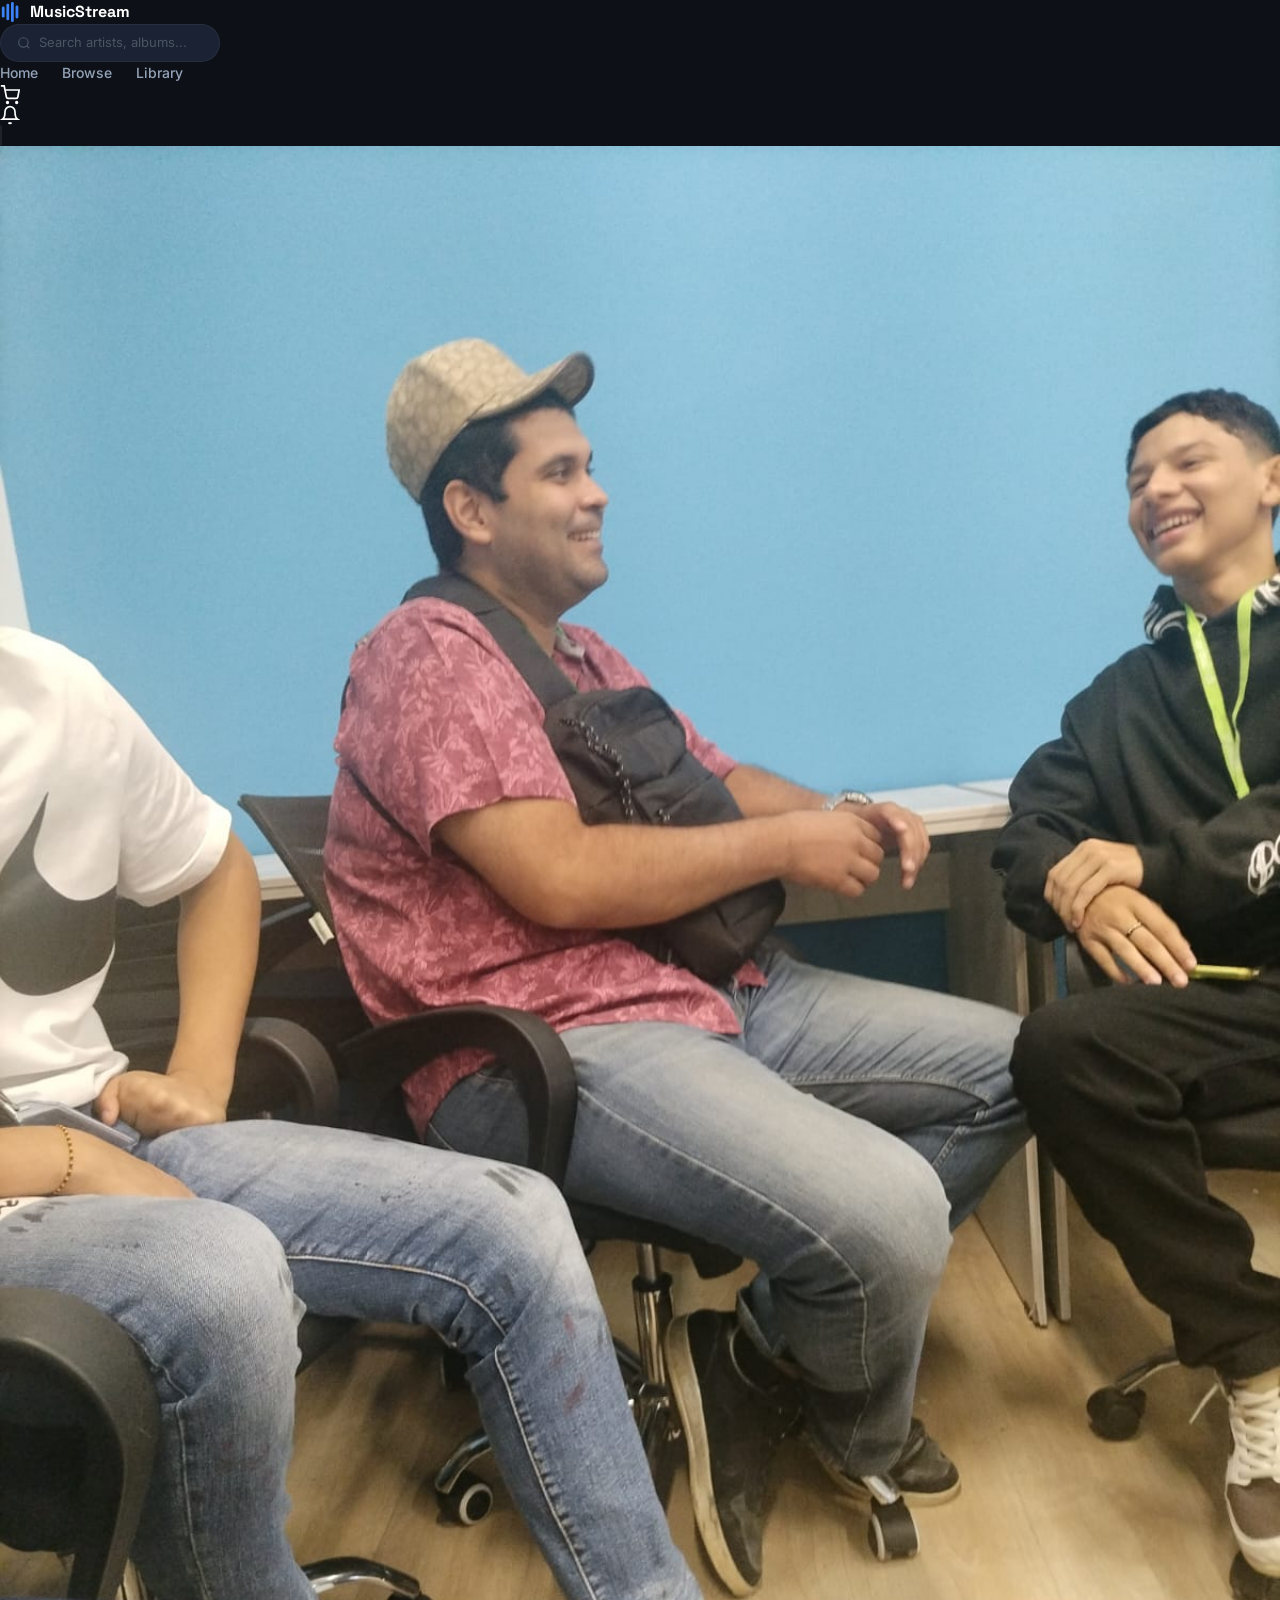
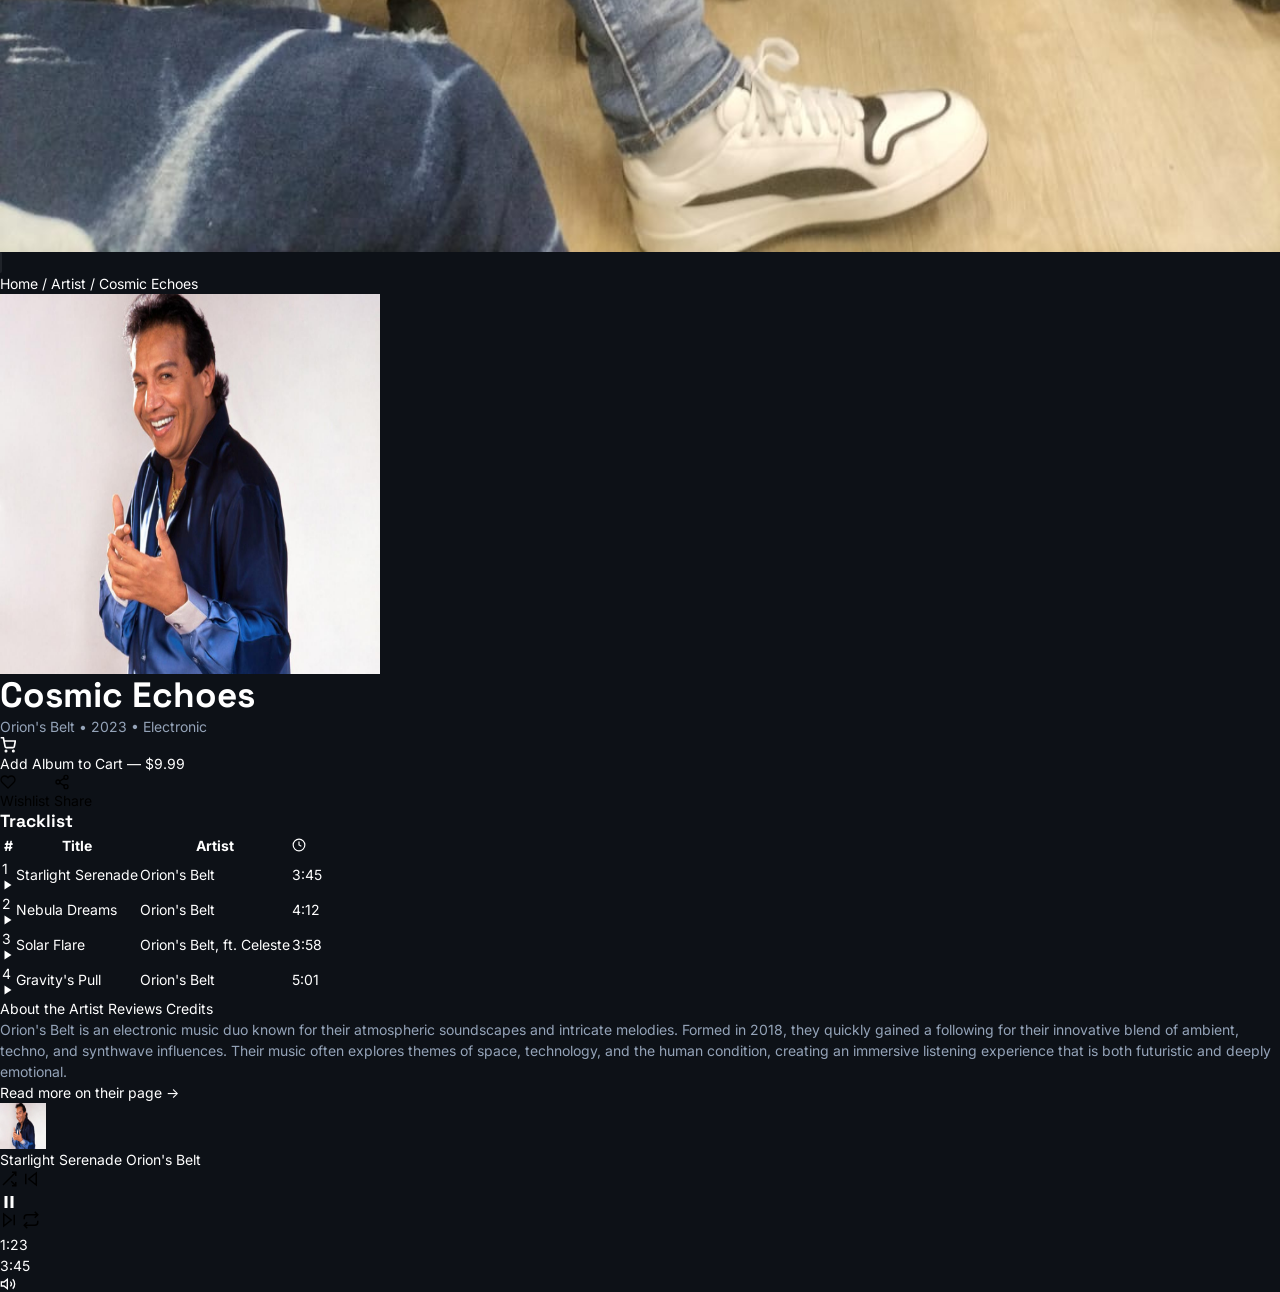
==== album-detail.html @ f941e985 "feat: :memo: Modificacion del album detallado (modifacion html)" ====
<!DOCTYPE html>
<html lang="es">
<head>
  <meta charset="UTF-8" />
  <meta name="viewport" content="width=device-width, initial-scale=1.0" />
  <title>Cosmic Echoes — MusicStream</title>
  <link rel="preconnect" href="https://fonts.googleapis.com">
  <link rel="preconnect" href="https://fonts.gstatic.com" crossorigin>
  <link href="https://fonts.googleapis.com/css2?family=Inter:wght@300;400;500;600;700&family=Space+Grotesk:wght@500;600;700;800&display=swap" rel="stylesheet">
  <link rel="stylesheet" href="css/main.css" />
  <link rel="stylesheet" href="css/layout.css" />
  <link rel="stylesheet" href="css/components.css" />
  <link rel="stylesheet" href="css/views/album.css" />
</head>

<body class="album-page">

  <!-- HEADER -->
  <header class="header--album" role="banner">
    <a href="index.html" class="header__logo" aria-label="MusicStream Home">
      <svg width="22" height="22" viewBox="0 0 24 24" fill="none" aria-hidden="true">
        <rect x="2" y="6" width="3" height="12" rx="1.5" fill="#3b82f6"/>
        <rect x="7" y="3" width="3" height="18" rx="1.5" fill="#3b82f6"/>
        <rect x="12" y="1" width="3" height="22" rx="1.5" fill="#3b82f6"/>
        <rect x="17" y="5" width="3" height="14" rx="1.5" fill="#3b82f6"/>
      </svg>
      <span class="header__logo-text">MusicStream</span>
    </a>

    <div class="header__search" role="search">
      <svg width="14" height="14" viewBox="0 0 24 24" fill="none" stroke="currentColor" stroke-width="2" class="header__search-icon" aria-hidden="true">
        <circle cx="11" cy="11" r="8"/><path d="m21 21-4.35-4.35"/>
      </svg>
      <input type="search" placeholder="Search artists, albums..." aria-label="Search" />
    </div>

    <nav class="header__nav" aria-label="Main navigation">
      <a href="index.html" class="header__nav-link">Home</a>
      <a href="#" class="header__nav-link">Browse</a>
      <a href="#" class="header__nav-link">Library</a>
    </nav>

    <div class="header__actions">
      <a href="cart.html" class="header__icon-btn" aria-label="Cart">
        <svg width="20" height="20" viewBox="0 0 24 24" fill="none" stroke="currentColor" stroke-width="2">
          <circle cx="9" cy="21" r="1"/><circle cx="20" cy="21" r="1"/>
          <path d="M1 1h4l2.68 13.39a2 2 0 0 0 2 1.61h9.72a2 2 0 0 0 2-1.61L23 6H6"/>
        </svg>
      </a>
      <a href="#" class="header__icon-btn" aria-label="Notifications">
        <svg width="20" height="20" viewBox="0 0 24 24" fill="none" stroke="currentColor" stroke-width="2">
          <path d="M18 8A6 6 0 0 0 6 8c0 7-3 9-3 9h18s-3-2-3-9"/>
          <path d="M13.73 21a2 2 0 0 1-3.46 0"/>
        </svg>
      </a>
      <a href="#" class="header__avatar" aria-label="User profile">
        <img src="./assets/img/WhatsApp Image 2026-03-08 at 6.40.15 PM.jpeg" alt="User avatar" width="34" height="34" loading="lazy" />
      </a>
    </div>
  </header>

  <main id="main-content">

    <!-- Breadcrumb -->
    <nav class="breadcrumb" aria-label="Breadcrumb">
      <a href="index.html" class="breadcrumb__link">Home</a>
      <span class="breadcrumb__sep">/</span>
      <a href="#" class="breadcrumb__link">Artist</a>
      <span class="breadcrumb__sep">/</span>
      <span class="breadcrumb__current" aria-current="page">Cosmic Echoes</span>
    </nav>

    <!-- Album layout: 2 columnas -->
    <div class="album-layout">

      <!-- Columna izquierda: portada + info + acciones -->
      <aside class="album-cover-col">
        <div class="album-cover">
          <img src="./assets/img/Diomedes Días.jpg" alt="Cosmic Echoes album cover" width="380" height="380" loading="eager" />
        </div>

        <h1 class="album-title">Cosmic Echoes</h1>
        <p class="album-subtitle">Orion's Belt &bull; 2023 &bull; Electronic</p>

        <div class="album-actions">
          <a href="cart.html" class="btn--cart">
            <svg width="16" height="16" viewBox="0 0 24 24" fill="none" stroke="currentColor" stroke-width="2.5" aria-hidden="true">
              <circle cx="9" cy="21" r="1"/><circle cx="20" cy="21" r="1"/>
              <path d="M1 1h4l2.68 13.39a2 2 0 0 0 2 1.61h9.72a2 2 0 0 0 2-1.61L23 6H6"/>
            </svg>
            Add Album to Cart &mdash; $9.99
          </a>
          <div class="album-secondary-actions">
            <button class="btn--ghost" type="button">
              <svg width="16" height="16" viewBox="0 0 24 24" fill="none" stroke="currentColor" stroke-width="2" aria-hidden="true">
                <path d="M20.84 4.61a5.5 5.5 0 0 0-7.78 0L12 5.67l-1.06-1.06a5.5 5.5 0 0 0-7.78 7.78l1.06 1.06L12 21.23l7.78-7.78 1.06-1.06a5.5 5.5 0 0 0 0-7.78z"/>
              </svg>
              Wishlist
            </button>
            <button class="btn--ghost" type="button">
              <svg width="16" height="16" viewBox="0 0 24 24" fill="none" stroke="currentColor" stroke-width="2" aria-hidden="true">
                <circle cx="18" cy="5" r="3"/><circle cx="6" cy="12" r="3"/><circle cx="18" cy="19" r="3"/>
                <line x1="8.59" y1="13.51" x2="15.42" y2="17.49"/><line x1="15.41" y1="6.51" x2="8.59" y2="10.49"/>
              </svg>
              Share
            </button>
          </div>
        </div>
      </aside>

      <!-- Columna derecha: tracklist + tabs -->
      <div class="album-content-col">

        <section aria-labelledby="tracklist-title">
          <h2 class="tracklist-title" id="tracklist-title">Tracklist</h2>

          <table class="tracklist" role="table" aria-label="Album tracklist">
            <thead class="tracklist__head">
              <tr>
                <th class="tracklist__th tracklist__th--num" scope="col">#</th>
                <th class="tracklist__th" scope="col">Title</th>
                <th class="tracklist__th tracklist__th--artist" scope="col">Artist</th>
                <th class="tracklist__th tracklist__th--dur" scope="col" aria-label="Duration">
                  <svg width="14" height="14" viewBox="0 0 24 24" fill="none" stroke="currentColor" stroke-width="2" aria-hidden="true">
                    <circle cx="12" cy="12" r="10"/><polyline points="12 6 12 12 16 14"/>
                  </svg>
                </th>
              </tr>
            </thead>
            <tbody>
              <tr class="tracklist__row">
                <td class="tracklist__td tracklist__td--num">
                  <span class="track-num">1</span>
                  <a href="player.html" class="track-play-btn" aria-label="Play">
                    <svg width="12" height="12" viewBox="0 0 24 24" fill="currentColor"><polygon points="5 3 19 12 5 21 5 3"/></svg>
                  </a>
                </td>
                <td class="tracklist__td tracklist__td--title"><a href="player.html" class="track-title-link">Starlight Serenade</a></td>
                <td class="tracklist__td tracklist__td--artist">Orion's Belt</td>
                <td class="tracklist__td tracklist__td--dur">3:45</td>
              </tr>
              <tr class="tracklist__row">
                <td class="tracklist__td tracklist__td--num">
                  <span class="track-num">2</span>
                  <a href="player.html" class="track-play-btn" aria-label="Play">
                    <svg width="12" height="12" viewBox="0 0 24 24" fill="currentColor"><polygon points="5 3 19 12 5 21 5 3"/></svg>
                  </a>
                </td>
                <td class="tracklist__td tracklist__td--title"><a href="player.html" class="track-title-link">Nebula Dreams</a></td>
                <td class="tracklist__td tracklist__td--artist">Orion's Belt</td>
                <td class="tracklist__td tracklist__td--dur">4:12</td>
              </tr>
              <tr class="tracklist__row">
                <td class="tracklist__td tracklist__td--num">
                  <span class="track-num">3</span>
                  <a href="player.html" class="track-play-btn" aria-label="Play">
                    <svg width="12" height="12" viewBox="0 0 24 24" fill="currentColor"><polygon points="5 3 19 12 5 21 5 3"/></svg>
                  </a>
                </td>
                <td class="tracklist__td tracklist__td--title"><a href="player.html" class="track-title-link">Solar Flare</a></td>
                <td class="tracklist__td tracklist__td--artist">Orion's Belt, ft. Celeste</td>
                <td class="tracklist__td tracklist__td--dur">3:58</td>
              </tr>
              <tr class="tracklist__row">
                <td class="tracklist__td tracklist__td--num">
                  <span class="track-num">4</span>
                  <a href="player.html" class="track-play-btn" aria-label="Play">
                    <svg width="12" height="12" viewBox="0 0 24 24" fill="currentColor"><polygon points="5 3 19 12 5 21 5 3"/></svg>
                  </a>
                </td>
                <td class="tracklist__td tracklist__td--title"><a href="player.html" class="track-title-link">Gravity's Pull</a></td>
                <td class="tracklist__td tracklist__td--artist">Orion's Belt</td>
                <td class="tracklist__td tracklist__td--dur">5:01</td>
              </tr>
            </tbody>
          </table>
        </section>

        <!-- Tabs de información -->
        <div>
          <nav class="info-tabs__nav" aria-label="Album information tabs">
            <a href="#about" class="info-tabs__tab info-tabs__tab--active" aria-current="true">About the Artist</a>
            <a href="#reviews" class="info-tabs__tab">Reviews</a>
            <a href="#credits" class="info-tabs__tab">Credits</a>
          </nav>
          <div id="about">
            <p class="info-tabs__text">
              Orion's Belt is an electronic music duo known for their atmospheric soundscapes and
              intricate melodies. Formed in 2018, they quickly gained a following for their
              innovative blend of ambient, techno, and synthwave influences. Their music often
              explores themes of space, technology, and the human condition, creating an immersive
              listening experience that is both futuristic and deeply emotional.
            </p>
            <a href="#" class="info-tabs__readmore">Read more on their page &rarr;</a>
          </div>
        </div>

      </div>
    </div>
  </main>

  <!-- MINI PLAYER fijo -->
  <footer class="mini-player" role="region" aria-label="Now playing">
    <div class="mini-player__track">
      <div class="mini-player__thumb">
        <img src="./assets/img/Diomedes Días.jpg" alt="Starlight Serenade" width="46" height="46" />
      </div>
      <div class="mini-player__info">
        <span class="mini-player__title">Starlight Serenade</span>
        <span class="mini-player__artist">Orion's Belt</span>
      </div>
    </div>

    <div class="mini-player__controls">
      <button class="mini-player__btn" aria-label="Shuffle">
        <svg width="18" height="18" viewBox="0 0 24 24" fill="none" stroke="currentColor" stroke-width="2">
          <polyline points="16 3 21 3 21 8"/><line x1="4" y1="20" x2="21" y2="3"/>
          <polyline points="21 16 21 21 16 21"/><line x1="15" y1="15" x2="21" y2="21"/>
        </svg>
      </button>
      <button class="mini-player__btn" aria-label="Previous">
        <svg width="18" height="18" viewBox="0 0 24 24" fill="none" stroke="currentColor" stroke-width="2">
          <polygon points="19 20 9 12 19 4 19 20"/><line x1="5" y1="19" x2="5" y2="5"/>
        </svg>
      </button>
      <a href="player.html" class="mini-player__play" aria-label="Pause">
        <svg width="18" height="18" viewBox="0 0 24 24" fill="currentColor">
          <rect x="6" y="4" width="4" height="16"/><rect x="14" y="4" width="4" height="16"/>
        </svg>
      </a>
      <button class="mini-player__btn" aria-label="Next">
        <svg width="18" height="18" viewBox="0 0 24 24" fill="none" stroke="currentColor" stroke-width="2">
          <polygon points="5 4 15 12 5 20 5 4"/><line x1="19" y1="5" x2="19" y2="19"/>
        </svg>
      </button>
      <button class="mini-player__btn" aria-label="Repeat">
        <svg width="18" height="18" viewBox="0 0 24 24" fill="none" stroke="currentColor" stroke-width="2">
          <polyline points="17 1 21 5 17 9"/><path d="M3 11V9a4 4 0 0 1 4-4h14"/>
          <polyline points="7 23 3 19 7 15"/><path d="M21 13v2a4 4 0 0 1-4 4H3"/>
        </svg>
      </button>
    </div>

    <div class="mini-player__progress-wrap">
      <span class="mini-player__time">1:23</span>
      <div class="mini-player__bar" role="progressbar" aria-valuenow="37" aria-valuemin="0" aria-valuemax="100">
        <div class="mini-player__bar-fill" style="width: 37%"></div>
      </div>
      <span class="mini-player__time">3:45</span>
    </div>

    <div class="mini-player__volume">
      <svg width="16" height="16" viewBox="0 0 24 24" fill="none" stroke="currentColor" stroke-width="2" aria-hidden="true">
        <polygon points="11 5 6 9 2 9 2 15 6 15 11 19 11 5"/>
        <path d="M19.07 4.93a10 10 0 0 1 0 14.14"/><path d="M15.54 8.46a5 5 0 0 1 0 7.07"/>
      </svg>
      <div class="mini-player__vol-bar">
        <div class="mini-player__vol-fill" style="width: 70%"></div>
      </div>
    </div>
  </footer>

</body>
</html>
---- css/main.css ----
/* ============================================================
   main.css — Estilos base del proyecto MusicStream
   
   Contenido:
   1. Import de fuentes (Google Fonts)
   2. CSS Reset (normaliza estilos entre navegadores)
   3. Variables globales (colores, espaciados, fuentes...)
   4. Tipografia base
   ============================================================ */


/* ─── 1. FUENTES ─────────────────────────────────────────────
   Inter: texto de cuerpo, nav, labels, precios
   Space Grotesk: titulos grandes, logo, hero title
   ──────────────────────────────────────────────────────────── */
@import url('https://fonts.googleapis.com/css2?family=Inter:wght@300;400;500;600;700&family=Space+Grotesk:wght@500;600;700;800&display=swap');


/* ─── 2. CSS RESET ───────────────────────────────────────────
   Elimina margenes y paddings por defecto del navegador
   ──────────────────────────────────────────────────────────── */

/* Todos los elementos usan box-sizing: border-box
   (el padding y borde se incluyen dentro del ancho/alto) */
*, *::before, *::after {
  box-sizing: border-box;
  margin: 0;
  padding: 0;
}

/* Scroll suave al navegar con anclas (#section) */
html { scroll-behavior: smooth; }

/* Imagenes y SVGs no generan espacio extra (son block) */
img, svg { display: block; max-width: 100%; }

/* Todos los enlaces sin subrayado y con color heredado */
a { text-decoration: none; color: inherit; }

/* Listas sin puntos ni numeros */
ul, ol { list-style: none; }

/* Botones sin borde ni fondo, con cursor de mano */
button { border: none; background: none; cursor: pointer; font: inherit; }

/* Inputs y selects sin bordes ni fondo por defecto */
input, select { border: none; outline: none; background: none; font: inherit; }


/* ─── 3. VARIABLES GLOBALES (Design Tokens) ─────────────────
   Se usan en todo el proyecto con var(--nombre)
   Cambiar aqui afecta el diseno completo
   ──────────────────────────────────────────────────────────── */
:root {

  /* --- COLORES --- */
  /* Fondo base oscuro (el mas oscuro, fondo de la pagina) */
  --bg-base:        #0d1117;
  /* Superficie (tarjetas, headers) */
  --bg-surface:     #111827;
  /* Elevado (inputs, hover de items) */
  --bg-elevated:    #1a2233;
  /* Overlay (sobre surfaces, dropdowns) */
  --bg-overlay:     #1e2a3f;
  /* Fondo de tarjetas de productos */
  --bg-card:        #141f2e;

  /* Color acento: azul principal del diseno */
  --accent-primary: #3b82f6;
  /* Azul mas claro para estados hover */
  --accent-hover:   #60a5fa;
  /* Azul translucido para fondos sutiles */
  --accent-muted:   rgba(59, 130, 246, 0.15);

  /* Colores de texto (de mayor a menor importancia) */
  --text-primary:   #ffffff;   /* texto principal, titulos */
  --text-secondary: #94a3b8;   /* texto secundario, artistas */
  --text-muted:     #4b5563;   /* texto de poca importancia, placeholders */

  /* Bordes muy sutiles */
  --border-subtle:  rgba(255, 255, 255, 0.06);
  --border-card:    rgba(255, 255, 255, 0.08);

  /* --- ESPACIADOS (escala de 4px) --- */
  --space-xs:  4px;   /* separaciones minimas */
  --space-sm:  8px;   /* gap pequeño */
  --space-md:  16px;  /* padding normal */
  --space-lg:  24px;  /* separacion entre secciones */
  --space-xl:  32px;  /* padding de contenedores */
  --space-2xl: 48px;  /* margen entre secciones grandes */
  --space-3xl: 64px;  /* espaciado maximo */

  /* --- BORDER RADIUS --- */
  --radius-sm:   6px;     /* botones pequeños */
  --radius-md:   10px;    /* inputs, botones normales */
  --radius-lg:   14px;    /* tarjetas */
  --radius-xl:   20px;    /* hero, portadas */
  --radius-full: 9999px;  /* circulo perfecto (avatar, pills) */

  /* --- SOMBRAS --- */
  --shadow-card:  0 4px 24px rgba(0, 0, 0, 0.5);   /* tarjeta normal */
  --shadow-hover: 0 8px 32px rgba(0, 0, 0, 0.7);   /* tarjeta en hover */

  /* --- FUENTES --- */
  --font-body:    'Inter', sans-serif;          /* texto general */
  --font-display: 'Space Grotesk', sans-serif;  /* titulos y logo */

  /* --- TRANSICIONES --- */
  --transition:      0.2s ease;   /* rapida para hover */
  --transition-slow: 0.35s ease;  /* lenta para animaciones de escala */

  /* --- DIMENSIONES DEL LAYOUT --- */
  --sidebar-width: 160px;  /* ancho del menu lateral */
  --header-height: 58px;   /* altura de la barra superior */
  --player-height: 70px;   /* altura del mini reproductor */
}


/* ─── 4. TIPOGRAFIA BASE ─────────────────────────────────────
   Estilos globales de texto aplicados en todo el sitio
   ──────────────────────────────────────────────────────────── */

/* Estilos del body: fuente, tamaño, color y fondo base */
body {
  font-family: var(--font-body);
  font-size: 14px;
  line-height: 1.5;
  color: var(--text-primary);
  background-color: var(--bg-base);
  /* Suavizado de fuentes para mejor legibilidad en pantallas Mac/Retina */
  -webkit-font-smoothing: antialiased;
  -moz-osx-font-smoothing: grayscale;
  /* Ocultar scroll horizontal accidental */
  overflow-x: hidden;
}

/* Titulos usan Space Grotesk para destacar visualmente */
h1, h2, h3, h4 {
  font-family: var(--font-display);
  line-height: 1.2;
}

/* Tamaños de titulos: clamp() permite que escale con el viewport */
h1 { font-size: clamp(1.6rem, 3vw, 2.2rem); font-weight: 700; }
h2 { font-size: 1.1rem;   font-weight: 700; }
h3 { font-size: 0.875rem; font-weight: 600; }

/* Parrafos en color secundario por defecto */
p     { color: var(--text-secondary); font-size: 0.875rem; font-family: var(--font-body); }
small { font-size: 0.75rem; color: var(--text-muted); }
---- css/layout.css ----
/* ============================================================
   layout.css — Estructura de la pagina principal
   
   Define el grid principal (header + sidebar + main),
   los estilos del header, sidebar y contenedor del main.
   ============================================================ */


/* ─── APP SHELL ──────────────────────────────────────────────
   Contenedor raiz con grid de 2 columnas y 2 filas:
   
   [ header  | header  ]
   [ sidebar | main    ]
   
   ──────────────────────────────────────────────────────────── */
.app {
  display: grid;
  /* Fila 1: altura fija del header / Fila 2: ocupa el resto */
  grid-template-rows: var(--header-height) 1fr;
  /* Columna 1: sidebar fijo / Columna 2: el resto */
  grid-template-columns: var(--sidebar-width) 1fr;
  /* Nombres de area para cada celda del grid */
  grid-template-areas:
    "header  header"
    "sidebar main";
  height: 100vh;     /* ocupa toda la pantalla */
  overflow: hidden;  /* evita doble scroll */
}


/* ─── HEADER ─────────────────────────────────────────────────
   Barra superior fija con logo, nav, busqueda y avatar
   ──────────────────────────────────────────────────────────── */
.header {
  grid-area: header; /* ocupa el area "header" del grid */
  display: flex;
  align-items: center;
  gap: var(--space-xl);
  padding: 0 var(--space-xl);
  background-color: var(--bg-base);
  border-bottom: 1px solid var(--border-subtle);
  /* Sticky: se queda fija al hacer scroll */
  position: sticky;
  top: 0;
  z-index: 100; /* encima del contenido */
}

/* Contenedor del logo: icono + texto */
.header__logo {
  display: flex;
  align-items: center;
  gap: var(--space-sm);
  flex-shrink: 0;
  min-width: 160px; /* evita que se comprima */
}

.header__logo-icon {
  font-size: 1.4rem;
  flex-shrink: 0;
  color: var(--accent-primary);
}

.header__logo-text {
  font-family: var(--font-display);
  font-size: 1rem;
  font-weight: 700;
  color: var(--text-primary);
  white-space: nowrap; /* no parte el texto en varias lineas */
}

/* Navegacion con enlaces centrados */
.header__nav {
  display: flex;
  align-items: center;
  gap: var(--space-lg);
  flex: 1; /* ocupa el espacio disponible */
}

/* Estilo base de cada enlace del nav */
.header__nav-link {
  font-size: 0.875rem;
  font-weight: 500;
  color: var(--text-secondary);
  transition: color var(--transition);
  white-space: nowrap;
  position: relative;
  padding-bottom: 2px;
}

.header__nav-link:hover {
  color: var(--text-primary);
}

/* Enlace de la pagina actual: texto blanco y subrayado azul */
.header__nav-link--active {
  color: var(--text-primary);
  font-weight: 600;
}

/* Linea azul debajo del enlace activo */
.header__nav-link--active::after {
  content: '';
  position: absolute;
  bottom: -4px;
  left: 0;
  right: 0;
  height: 2px;
  background: var(--accent-primary);
  border-radius: var(--radius-full);
}

/* Campo de busqueda con icono de lupa */
.header__search {
  display: flex;
  align-items: center;
  gap: var(--space-sm);
  background: var(--bg-elevated);
  border: 1px solid var(--border-subtle);
  border-radius: var(--radius-full); /* forma de capsula */
  padding: var(--space-sm) var(--space-md);
  width: 220px;
  transition: border-color var(--transition), background var(--transition);
}

/* Cuando el input dentro esta activo, resalta el borde */
.header__search:focus-within {
  border-color: var(--accent-primary);
  background: var(--bg-overlay);
}

.header__search-icon {
  color: var(--text-muted);
  flex-shrink: 0;
}

.header__search input {
  flex: 1;
  font-size: 0.8125rem;
  color: var(--text-primary);
}

.header__search input::placeholder {
  color: var(--text-muted);
}

/* Avatar del usuario: imagen circular */
.header__avatar {
  width: 34px;
  height: 34px;
  border-radius: var(--radius-full);
  overflow: hidden;    /* recorta la imagen en circulo */
  flex-shrink: 0;
  border: 2px solid var(--border-card);
  transition: border-color var(--transition);
  cursor: pointer;
}

.header__avatar:hover {
  border-color: var(--accent-primary); /* borde azul en hover */
}

.header__avatar img {
  width: 100%;
  height: 100%;
  object-fit: cover; /* recorta sin deformar la imagen */
}


/* ─── SIDEBAR ────────────────────────────────────────────────
   Menu lateral izquierdo con categorias navegables
   ──────────────────────────────────────────────────────────── */
.sidebar {
  grid-area: sidebar; /* ocupa el area "sidebar" del grid */
  padding: var(--space-xl) var(--space-md);
  background-color: var(--bg-base);
  border-right: 1px solid var(--border-subtle);
  overflow-y: auto; /* scroll interno si hay muchos items */
  height: 100%;
}

/* Etiqueta de seccion en mayusculas (ej: "CATEGORIES") */
.sidebar__label {
  font-family: var(--font-display);
  font-size: 0.65rem;
  font-weight: 700;
  letter-spacing: 0.12em; /* espaciado de letras para mayusculas */
  color: var(--text-muted);
  text-transform: uppercase;
  margin-bottom: var(--space-md);
  padding: 0 var(--space-sm);
}

/* Lista vertical de items de navegacion */
.sidebar__nav {
  display: flex;
  flex-direction: column;
  gap: var(--space-xs);
}

/* Cada enlace del sidebar: icono + texto */
.sidebar__nav-item {
  display: flex;
  align-items: center;
  gap: var(--space-sm);
  padding: var(--space-sm);
  border-radius: var(--radius-md);
  color: var(--text-secondary);
  font-size: 0.875rem;
  font-weight: 500;
  cursor: pointer;
  transition: color var(--transition), background var(--transition);
  text-decoration: none;
}

.sidebar__nav-item:hover {
  color: var(--text-primary);
  background: var(--bg-elevated);
}

/* Item activo: fondo azul solido */
.sidebar__nav-item--active {
  color: var(--text-primary);
  background: var(--accent-primary);
}

.sidebar__nav-item--active:hover {
  background: var(--accent-hover);
  color: #fff;
}


/* ─── MAIN CONTENT ───────────────────────────────────────────
   Area de contenido principal, con scroll propio
   ──────────────────────────────────────────────────────────── */
.main {
  grid-area: main; /* ocupa el area "main" del grid */
  overflow-y: auto;   /* permite hacer scroll solo en esta area */
  overflow-x: hidden;
  height: 100%;
}

/* Contenedor interno con padding y ancho maximo */
.main__inner {
  padding: var(--space-xl);
  max-width: 1200px;
  margin: 0 auto; /* centra el contenido */
}


/* ─── RESPONSIVE ─────────────────────────────────────────────
   En pantallas pequeñas (< 800px) se oculta el sidebar
   y el grid pasa a una sola columna
   ──────────────────────────────────────────────────────────── */
@media (max-width: 800px) {
  .app {
    /* Una sola columna: solo header y main */
    grid-template-columns: 1fr;
    grid-template-areas:
      "header"
      "main";
  }

  /* El sidebar desaparece en movil */
  .sidebar {
    display: none;
  }
}
---- css/components.css ----
/* ============================================================
   components.css — Componentes reutilizables
   
   Contiene los estilos de elementos que se repiten
   en varias paginas del proyecto:
   - Botones (.btn)
   - Tarjetas de producto (.card)
   - Encabezados de seccion (.section-header)
   - Seccion con margen (.section)
   ============================================================ */


/* ─── BOTONES ────────────────────────────────────────────────
   Clase base .btn + modificadores --primary, --price
   ──────────────────────────────────────────────────────────── */

/* Base de todos los botones */
.btn {
  display: inline-flex;
  align-items: center;
  justify-content: center;
  gap: var(--space-sm);        /* espacio entre icono y texto */
  padding: var(--space-sm) var(--space-lg);
  border-radius: var(--radius-full); /* forma de pill */
  font-size: 0.875rem;
  font-weight: 600;
  font-family: var(--font-body);
  transition: all var(--transition);
  cursor: pointer;
  white-space: nowrap; /* no partir el texto */
}

/* Boton azul primario (CTA principal) */
.btn--primary {
  background: var(--accent-primary);
  color: #ffffff;
}

.btn--primary:hover {
  background: var(--accent-hover);
  transform: translateY(-1px); /* sube ligeramente en hover */
  box-shadow: 0 4px 16px rgba(45, 108, 223, 0.4);
}

/* Vuelve a posicion original al presionar */
.btn--primary:active {
  transform: translateY(0);
}

/* Boton de precio en tarjetas: fondo azul translucido, texto azul */
.btn--price {
  width: 100%;            /* ocupa todo el ancho de la tarjeta */
  background: rgba(45, 108, 223, 0.15);
  color: var(--accent-primary);
  border: 1px solid rgba(45, 108, 223, 0.25);
  font-size: 0.8125rem;
  font-weight: 700;
  letter-spacing: 0.02em;
  padding: 10px var(--space-md);
  border-radius: var(--radius-md);
  transition: all var(--transition);
}

/* Al hacer hover el boton de precio se vuelve azul solido */
.btn--price:hover {
  background: var(--accent-primary);
  color: #ffffff;
  border-color: transparent;
  transform: translateY(-1px);
  box-shadow: 0 4px 16px rgba(45, 108, 223, 0.35);
}


/* ─── TARJETAS DE PRODUCTO ───────────────────────────────────
   Usadas para albumes y canciones en la tienda
   Estructura: .card > .card__artwork + .card__body
   ──────────────────────────────────────────────────────────── */

/* Contenedor base de la tarjeta */
.card {
  background: var(--bg-surface);
  border: 1px solid var(--border-card);
  border-radius: var(--radius-lg);
  overflow: hidden;  /* la imagen no se sale de los bordes redondeados */
  transition: transform var(--transition-slow), box-shadow var(--transition-slow);
}

/* La tarjeta sube y se sombrea al pasar el cursor */
.card:hover {
  transform: translateY(-4px);
  box-shadow: var(--shadow-hover);
}

/* Contenedor de la imagen: cuadrado perfecto */
.card__artwork {
  width: 100%;
  aspect-ratio: 1 / 1; /* mantiene proporcion cuadrada siempre */
  overflow: hidden;
  position: relative;
}

.card__artwork img {
  width: 100%;
  height: 100%;
  object-fit: cover; /* recorta sin deformar */
  transition: transform var(--transition-slow);
}

/* La imagen hace zoom al hacer hover sobre la tarjeta */
.card:hover .card__artwork img {
  transform: scale(1.04);
}

/* Colores de fondo alternativos para tarjetas sin imagen */
.card__artwork--warm   { background: linear-gradient(135deg, #e8710a 0%, #f5c842 100%); }
.card__artwork--ocean  { background: linear-gradient(135deg, #0d7377 0%, #14a8ad 100%); }
.card__artwork--violet { background: linear-gradient(135deg, #4a1d96 0%, #7c3aed 100%); }
.card__artwork--blush  { background: linear-gradient(135deg, #be185d 0%, #f472b6 100%); }

/* Cuerpo de la tarjeta: titulo, artista y precio */
.card__body {
  padding: var(--space-md);
  display: flex;
  flex-direction: column;
  gap: var(--space-sm);
}

/* Titulo del album o cancion */
.card__title {
  font-size: 0.875rem;
  font-weight: 600;
  color: var(--text-primary);
  /* Cortar texto largo con puntos suspensivos */
  white-space: nowrap;
  overflow: hidden;
  text-overflow: ellipsis;
}

/* Nombre del artista */
.card__artist {
  font-size: 0.8rem;
  color: var(--text-secondary);
  white-space: nowrap;
  overflow: hidden;
  text-overflow: ellipsis;
  margin-bottom: var(--space-xs);
}


/* ─── ENCABEZADOS DE SECCION ─────────────────────────────────
   Fila con titulo + enlace "See all"
   Estructura: .section-header > __title + __link
   ──────────────────────────────────────────────────────────── */

.section-header {
  display: flex;
  align-items: center;
  justify-content: space-between; /* titulo a la izquierda, link a la derecha */
  margin-bottom: var(--space-lg);
}

.section-header__title {
  font-family: var(--font-display);
  font-size: 1.1rem;
  font-weight: 700;
  color: var(--text-primary);
}

/* Enlace "See all" en azul */
.section-header__link {
  font-size: 0.8125rem;
  font-weight: 500;
  color: var(--accent-primary);
  transition: color var(--transition);
}

.section-header__link:hover {
  color: var(--accent-hover);
}


/* ─── SECCIONES ──────────────────────────────────────────────
   Envuelve cada bloque de contenido (albumes, tracks, etc.)
   Agrega margen inferior entre secciones
   ──────────────────────────────────────────────────────────── */
.section {
  margin-bottom: var(--space-2xl);
}


/* ─── FILA CON SCROLL ────────────────────────────────────────
   Grid responsivo para listas de tarjetas
   Se ajusta automaticamente al ancho disponible
   ──────────────────────────────────────────────────────────── */
.scroll-row {
  display: grid;
  /* minmax(170px, 1fr): cada columna tiene minimo 170px */
  grid-template-columns: repeat(auto-fill, minmax(170px, 1fr));
  gap: var(--space-md);
}
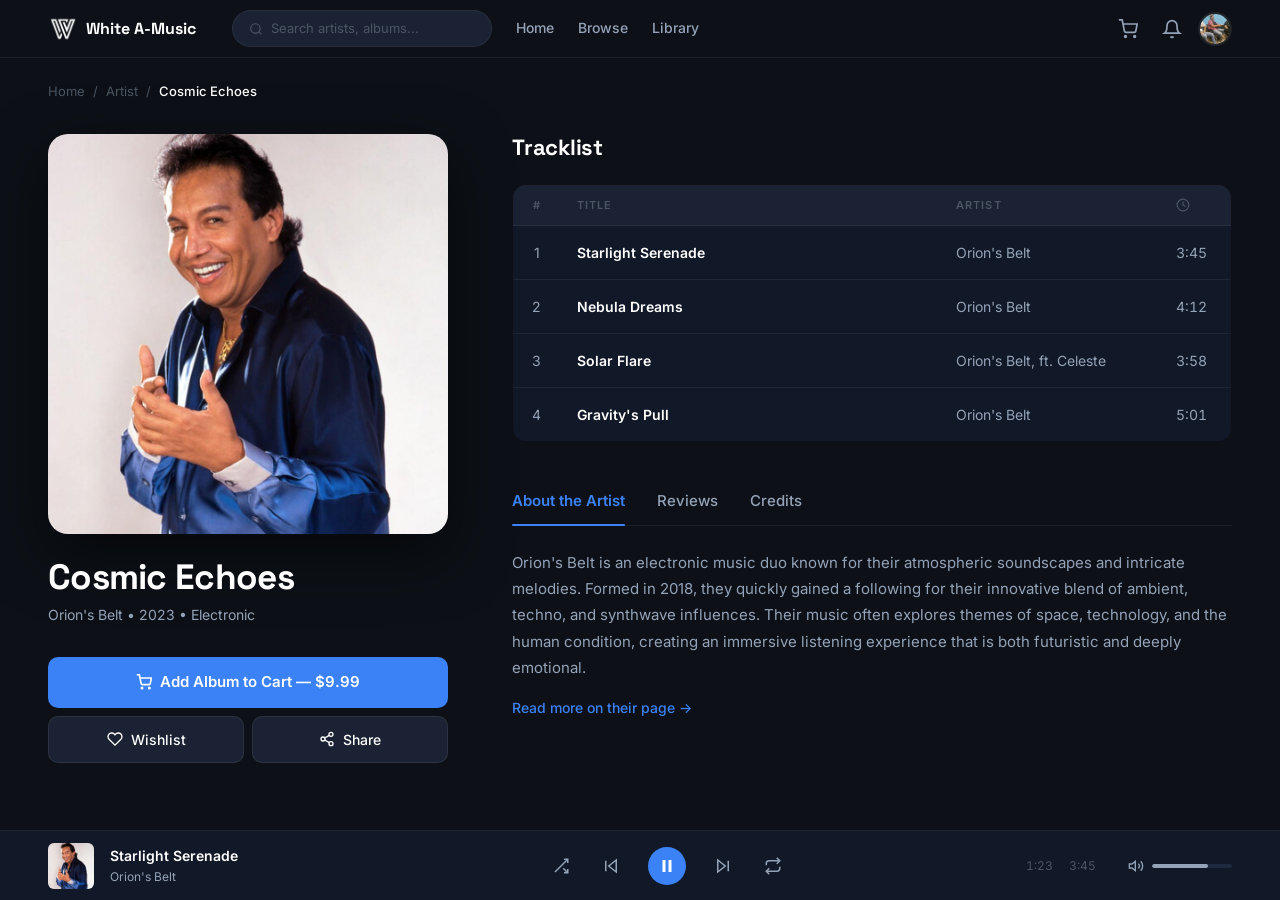
==== commit 2d1b0e9f: "refactor: logo white-a-music" ====
--- a/album-detail.html
+++ b/album-detail.html
@@ -18,14 +18,9 @@
   <!-- HEADER -->
   <header class="header--album" role="banner">
     <a href="index.html" class="header__logo" aria-label="MusicStream Home">
-      <svg width="22" height="22" viewBox="0 0 24 24" fill="none" aria-hidden="true">
-        <rect x="2" y="6" width="3" height="12" rx="1.5" fill="#3b82f6"/>
-        <rect x="7" y="3" width="3" height="18" rx="1.5" fill="#3b82f6"/>
-        <rect x="12" y="1" width="3" height="22" rx="1.5" fill="#3b82f6"/>
-        <rect x="17" y="5" width="3" height="14" rx="1.5" fill="#3b82f6"/>
-      </svg>
-      <span class="header__logo-text">MusicStream</span>
-    </a>
+        <img width="30" src="./assets/icons/34.png" class="header__logo-icon" aria-hidden="true">
+        <span class="header__logo-text">White A-Music</span>
+      </a>
 
     <div class="header__search" role="search">
       <svg width="14" height="14" viewBox="0 0 24 24" fill="none" stroke="currentColor" stroke-width="2" class="header__search-icon" aria-hidden="true">
--- a/css/views/album.css
+++ b/css/views/album.css
@@ -0,0 +1,474 @@
+/* ============================================
+   album.css — Album Detail Page
+   Dev2 - Jonatan
+   ============================================ */
+
+/* ─── Page shell (sin sidebar) ───────────────── */
+.album-page {
+    display: flex;
+    flex-direction: column;
+    min-height: 100vh;
+    padding-bottom: var(--player-height);
+    background-color: var(--bg-base);
+  }
+  
+  /* ─── Header sin sidebar ─────────────────────── */
+  .header--album {
+    display: flex;
+    align-items: center;
+    gap: var(--space-lg);
+    padding: 0 var(--space-2xl);
+    height: var(--header-height);
+    background: var(--bg-base);
+    border-bottom: 1px solid var(--border-subtle);
+    position: sticky;
+    top: 0;
+    z-index: 100;
+  }
+  
+  .header--album .header__search {
+    width: 260px;
+  }
+  
+  .header--album .header__nav {
+    margin-left: auto;
+  }
+  
+  .header__actions {
+    display: flex;
+    align-items: center;
+    gap: var(--space-sm);
+  }
+  
+  .header__icon-btn {
+    display: flex;
+    align-items: center;
+    justify-content: center;
+    width: 36px;
+    height: 36px;
+    border-radius: var(--radius-full);
+    color: var(--text-secondary);
+    transition: color var(--transition), background var(--transition);
+  }
+  
+  .header__icon-btn:hover {
+    color: var(--text-primary);
+    background: var(--bg-elevated);
+  }
+  
+  /* ─── Breadcrumb ─────────────────────────────── */
+  .breadcrumb {
+    display: flex;
+    align-items: center;
+    gap: var(--space-sm);
+    padding: var(--space-lg) var(--space-2xl) 0;
+    font-family: var(--font-body);
+    font-size: 0.8125rem;
+  }
+  
+  .breadcrumb__link {
+    color: var(--text-muted);
+    transition: color var(--transition);
+  }
+  
+  .breadcrumb__link:hover { color: var(--text-primary); }
+  .breadcrumb__sep        { color: var(--text-muted); }
+  
+  .breadcrumb__current {
+    color: var(--text-primary);
+    font-weight: 500;
+  }
+  
+  /* ─── Album 2-col layout ─────────────────────── */
+  .album-layout {
+    display: grid;
+    grid-template-columns: 400px 1fr;
+    gap: var(--space-3xl);
+    padding: var(--space-xl) var(--space-2xl);
+    max-width: 1300px;
+    margin: 0 auto;
+    align-items: start;
+  }
+  
+  .album-cover-col {
+    position: sticky;
+    top: calc(var(--header-height) + var(--space-lg));
+  }
+  
+  .album-cover {
+    width: 100%;
+    border-radius: var(--radius-xl);
+    overflow: hidden;
+    aspect-ratio: 1;
+    box-shadow: 0 20px 60px rgba(0, 0, 0, 0.6);
+    margin-bottom: var(--space-lg);
+  }
+  
+  .album-cover img {
+    width: 100%;
+    height: 100%;
+    object-fit: cover;
+    display: block;
+  }
+  
+  .album-title {
+    font-family: var(--font-display);
+    font-size: 2.2rem;
+    font-weight: 800;
+    color: var(--text-primary);
+    line-height: 1.1;
+    margin-bottom: var(--space-sm);
+    letter-spacing: -0.02em;
+  }
+  
+  .album-subtitle {
+    font-family: var(--font-body);
+    font-size: 0.875rem;
+    color: var(--text-secondary);
+    margin-bottom: var(--space-xl);
+  }
+  
+  .album-actions {
+    display: flex;
+    flex-direction: column;
+    gap: var(--space-sm);
+  }
+  
+  .btn--cart {
+    display: flex;
+    align-items: center;
+    justify-content: center;
+    gap: var(--space-sm);
+    width: 100%;
+    background: var(--accent-primary);
+    color: #fff;
+    padding: 14px var(--space-lg);
+    border-radius: var(--radius-md);
+    font-family: var(--font-body);
+    font-size: 0.9375rem;
+    font-weight: 600;
+    transition: background var(--transition), transform var(--transition), box-shadow var(--transition);
+  }
+  
+  .btn--cart:hover {
+    background: var(--accent-hover);
+    transform: translateY(-1px);
+    box-shadow: 0 6px 24px rgba(59, 130, 246, 0.4);
+  }
+  
+  .album-secondary-actions {
+    display: grid;
+    grid-template-columns: 1fr 1fr;
+    gap: var(--space-sm);
+  }
+  
+  .btn--ghost {
+    display: flex;
+    align-items: center;
+    justify-content: center;
+    gap: var(--space-sm);
+    padding: 12px var(--space-md);
+    border-radius: var(--radius-md);
+    background: var(--bg-elevated);
+    border: 1px solid var(--border-card);
+    color: var(--text-primary);
+    font-family: var(--font-body);
+    font-size: 0.875rem;
+    font-weight: 500;
+    cursor: pointer;
+    transition: background var(--transition), border-color var(--transition);
+  }
+  
+  .btn--ghost:hover {
+    background: var(--bg-overlay);
+    border-color: rgba(255, 255, 255, 0.15);
+  }
+  
+  /* ─── Tracklist ──────────────────────────────── */
+  .tracklist-title {
+    font-family: var(--font-display);
+    font-size: 1.375rem;
+    font-weight: 700;
+    color: var(--text-primary);
+    margin-bottom: var(--space-lg);
+    letter-spacing: -0.01em;
+  }
+  
+  .tracklist {
+    width: 100%;
+    border-collapse: collapse;
+    border: 1px solid var(--border-card);
+    border-radius: var(--radius-lg);
+    overflow: hidden;
+    margin-bottom: var(--space-2xl);
+  }
+  
+  .tracklist__head { background: var(--bg-elevated); }
+  
+  .tracklist__th {
+    font-family: var(--font-body);
+    font-size: 0.6875rem;
+    font-weight: 600;
+    letter-spacing: 0.1em;
+    text-transform: uppercase;
+    color: var(--text-muted);
+    padding: 12px var(--space-md);
+    text-align: left;
+  }
+  
+  .tracklist__th--num    { width: 48px; text-align: center; }
+  .tracklist__th--dur    { width: 64px; text-align: right; padding-right: var(--space-lg); }
+  .tracklist__th--artist { width: 220px; }
+  
+  .tracklist__row {
+    background: var(--bg-surface);
+    border-top: 1px solid var(--border-subtle);
+    transition: background var(--transition);
+    cursor: pointer;
+  }
+  
+  .tracklist__row:hover { background: var(--bg-elevated); }
+  
+  .tracklist__row .track-num          { display: inline; }
+  .tracklist__row .track-play-btn     { display: none; }
+  .tracklist__row:hover .track-num    { display: none; }
+  .tracklist__row:hover .track-play-btn {
+    display: inline-flex;
+    align-items: center;
+    justify-content: center;
+    color: var(--text-primary);
+  }
+  
+  .tracklist__td {
+    font-family: var(--font-body);
+    font-size: 0.875rem;
+    color: var(--text-primary);
+    padding: 16px var(--space-md);
+    vertical-align: middle;
+  }
+  
+  .tracklist__td--num    { width: 48px; text-align: center; color: var(--text-secondary); }
+  .tracklist__td--title  { font-weight: 600; }
+  .tracklist__td--artist { color: var(--text-secondary); }
+  .tracklist__td--dur    { text-align: right; padding-right: var(--space-lg); color: var(--text-secondary); font-variant-numeric: tabular-nums; }
+  
+  .track-title-link {
+    color: var(--text-primary);
+    font-weight: 600;
+    transition: color var(--transition);
+  }
+  
+  .track-title-link:hover { color: var(--accent-primary); }
+  
+  /* ─── Info Tabs ──────────────────────────────── */
+  .info-tabs__nav {
+    display: flex;
+    align-items: center;
+    border-bottom: 1px solid var(--border-subtle);
+    margin-bottom: var(--space-lg);
+    gap: var(--space-xl);
+  }
+  
+  .info-tabs__tab {
+    font-family: var(--font-body);
+    font-size: 0.9375rem;
+    font-weight: 500;
+    color: var(--text-secondary);
+    padding-bottom: 12px;
+    position: relative;
+    transition: color var(--transition);
+  }
+  
+  .info-tabs__tab:hover         { color: var(--text-primary); }
+  .info-tabs__tab--active       { color: var(--accent-primary); font-weight: 600; }
+  
+  .info-tabs__tab--active::after {
+    content: '';
+    position: absolute;
+    bottom: -1px;
+    left: 0;
+    right: 0;
+    height: 2px;
+    background: var(--accent-primary);
+    border-radius: var(--radius-full);
+  }
+  
+  .info-tabs__text {
+    font-family: var(--font-body);
+    font-size: 0.9375rem;
+    line-height: 1.75;
+    color: var(--text-secondary);
+    margin-bottom: var(--space-md);
+  }
+  
+  .info-tabs__readmore {
+    font-family: var(--font-body);
+    font-size: 0.875rem;
+    font-weight: 500;
+    color: var(--accent-primary);
+    transition: color var(--transition);
+  }
+  
+  .info-tabs__readmore:hover { color: var(--accent-hover); }
+  
+  /* ─── Mini Player fijo ───────────────────────── */
+  .mini-player {
+    position: fixed;
+    bottom: 0;
+    left: 0;
+    right: 0;
+    height: var(--player-height);
+    background: var(--bg-surface);
+    border-top: 1px solid var(--border-subtle);
+    display: grid;
+    grid-template-columns: 260px 1fr auto auto;
+    align-items: center;
+    gap: var(--space-xl);
+    padding: 0 var(--space-2xl);
+    z-index: 200;
+  }
+  
+  .mini-player__track {
+    display: flex;
+    align-items: center;
+    gap: var(--space-md);
+    min-width: 0;
+  }
+  
+  .mini-player__thumb {
+    width: 46px;
+    height: 46px;
+    border-radius: var(--radius-sm);
+    overflow: hidden;
+    flex-shrink: 0;
+  }
+  
+  .mini-player__thumb img { width: 100%; height: 100%; object-fit: cover; }
+  
+  .mini-player__info { display: flex; flex-direction: column; gap: 2px; min-width: 0; }
+  
+  .mini-player__title {
+    font-family: var(--font-body);
+    font-size: 0.875rem;
+    font-weight: 600;
+    color: var(--text-primary);
+    white-space: nowrap;
+    overflow: hidden;
+    text-overflow: ellipsis;
+  }
+  
+  .mini-player__artist {
+    font-family: var(--font-body);
+    font-size: 0.75rem;
+    color: var(--text-secondary);
+  }
+  
+  .mini-player__controls {
+    display: flex;
+    align-items: center;
+    justify-content: center;
+    gap: var(--space-lg);
+  }
+  
+  .mini-player__btn {
+    color: var(--text-secondary);
+    background: none;
+    border: none;
+    cursor: pointer;
+    display: flex;
+    align-items: center;
+    padding: var(--space-xs);
+    border-radius: var(--radius-full);
+    transition: color var(--transition);
+  }
+  
+  .mini-player__btn:hover { color: var(--text-primary); }
+  
+  .mini-player__play {
+    width: 38px;
+    height: 38px;
+    border-radius: var(--radius-full);
+    background: var(--accent-primary);
+    display: flex;
+    align-items: center;
+    justify-content: center;
+    color: #fff;
+    transition: background var(--transition), transform var(--transition);
+  }
+  
+  .mini-player__play:hover { background: var(--accent-hover); transform: scale(1.05); }
+  
+  .mini-player__progress-wrap {
+    display: flex;
+    align-items: center;
+    gap: var(--space-sm);
+    flex: 1;
+    min-width: 0;
+  }
+  
+  .mini-player__time {
+    font-family: var(--font-body);
+    font-size: 0.75rem;
+    color: var(--text-muted);
+    font-variant-numeric: tabular-nums;
+    flex-shrink: 0;
+  }
+  
+  .mini-player__bar {
+    flex: 1;
+    height: 4px;
+    background: var(--bg-overlay);
+    border-radius: var(--radius-full);
+    overflow: hidden;
+    cursor: pointer;
+  }
+  
+  .mini-player__bar-fill {
+    height: 100%;
+    background: var(--accent-primary);
+    border-radius: var(--radius-full);
+  }
+  
+  .mini-player__volume {
+    display: flex;
+    align-items: center;
+    gap: var(--space-sm);
+    flex-shrink: 0;
+    color: var(--text-secondary);
+  }
+  
+  .mini-player__vol-bar {
+    width: 80px;
+    height: 4px;
+    background: var(--bg-overlay);
+    border-radius: var(--radius-full);
+    overflow: hidden;
+    cursor: pointer;
+  }
+  
+  .mini-player__vol-fill {
+    height: 100%;
+    background: var(--text-secondary);
+    border-radius: var(--radius-full);
+  }
+  
+  /* ─── Responsive ──────────────────────────────── */
+  @media (max-width: 900px) {
+    .album-layout {
+      grid-template-columns: 1fr;
+      padding: var(--space-lg);
+      gap: var(--space-xl);
+    }
+  
+    .album-cover-col { position: static; }
+    .album-cover     { max-width: 300px; }
+  
+    .mini-player {
+      grid-template-columns: 1fr auto;
+      height: auto;
+      padding: var(--space-sm) var(--space-md);
+    }
+  
+    .mini-player__volume         { display: none; }
+    .mini-player__progress-wrap  { grid-column: 1 / -1; }
+  }
